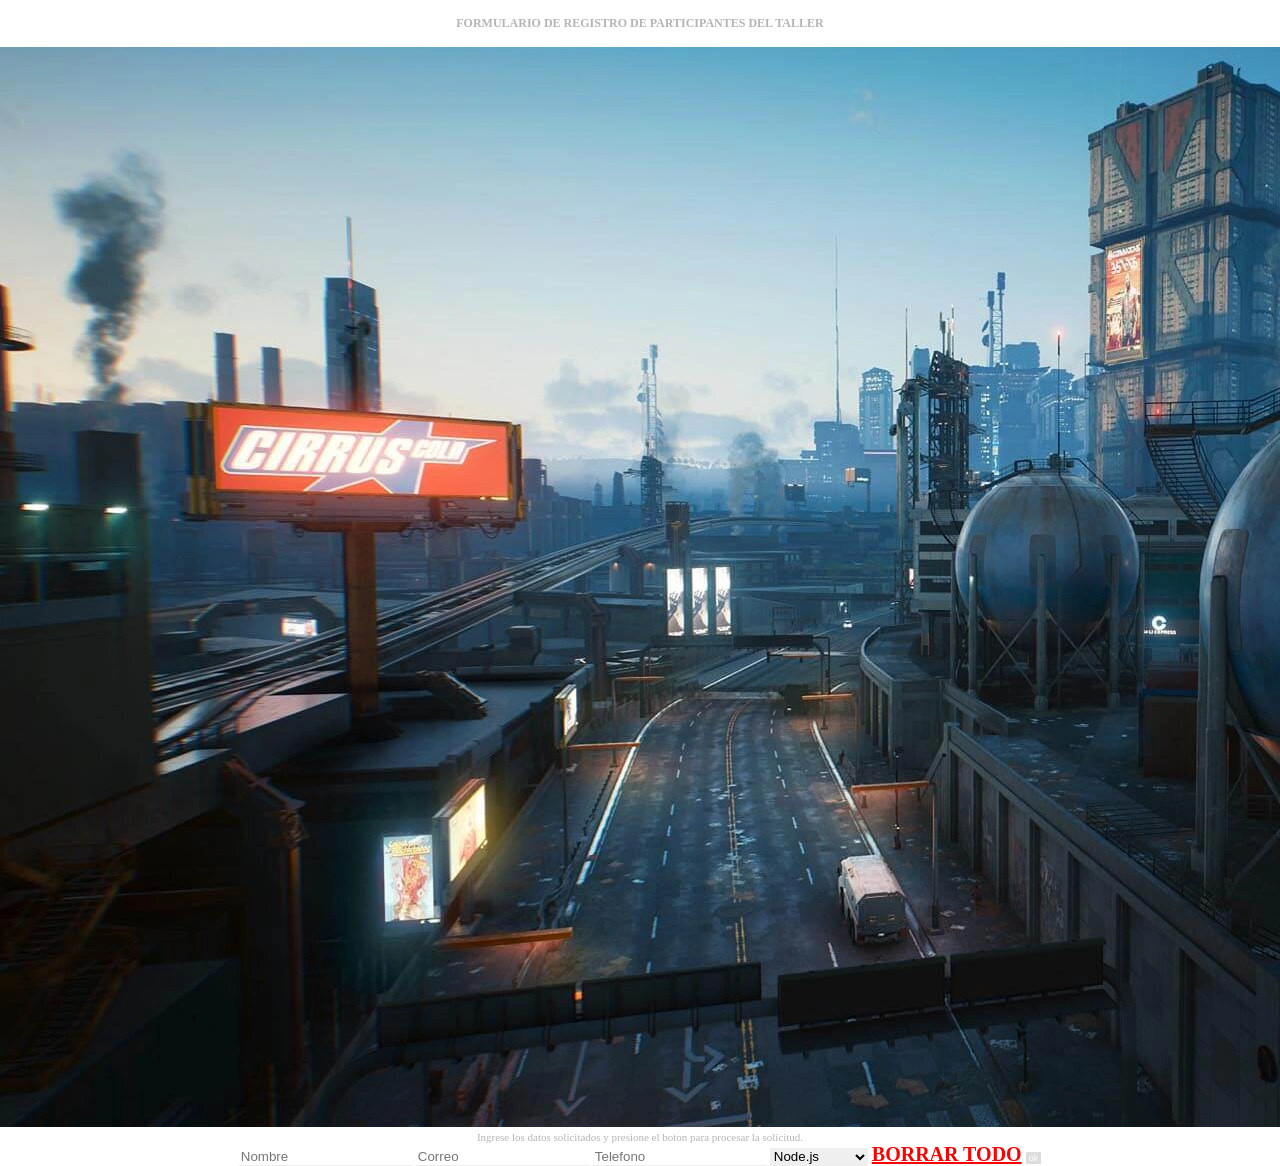
==== index.html @ cf523aa7 "Agrega version inicial del formulario de inscripcion" ====
<!DOCTYPE html>
<html lang="es">
<head>
  <meta charset="UTF-8">
  <title>pagina1</title>
  <link rel="stylesheet" href="./estilos.css">
</head>
<body>
  <h4>FORMULARIO DE REGISTRO DE PARTICIPANTES DEL TALLER</h4>
  <img src="img/banner.png">
  <p>Ingrese los datos solicitados y presione el boton para procesar la solicitud.</p>
  <input id="nombre" placeholder="Nombre">
  <input id="correo" placeholder="Correo">
  <input id="telefono" placeholder="Telefono">
  <select id="taller">
    <option>Node.js</option> <option>Figma</option> <option>Git</option>
    <option>Testing</option> <option>CSS</option> <option>APIs</option>
    <option>React</option> <option>GitHub</option> <option>HTML</option>
    <option>Accesibilidad</option> <option>JavaScript</option> <option>Markdown</option>
  </select>
  <a href="#" id="borrar">BORRAR TODO</a>
  <button id="enviar">ok</button>
  <script src="./app.js"></script>
</body>
</html>
---- estilos.css ----
body { font-family: "Times New Roman"; text-align: center; color: #b5b5b5; margin: 0; }
h4 { font-size: 12px; }
p { font-size: 11px; margin: 0; }
input, select { border: none; border-bottom: 1px solid #eeeeee; margin: 0; }
button { font-size: 9px; padding: 1px 3px; background: #ddd; color: #fff; border: none; }
a { color: red; font-size: 20px; font-weight: bold; }
*:focus { outline: none; }
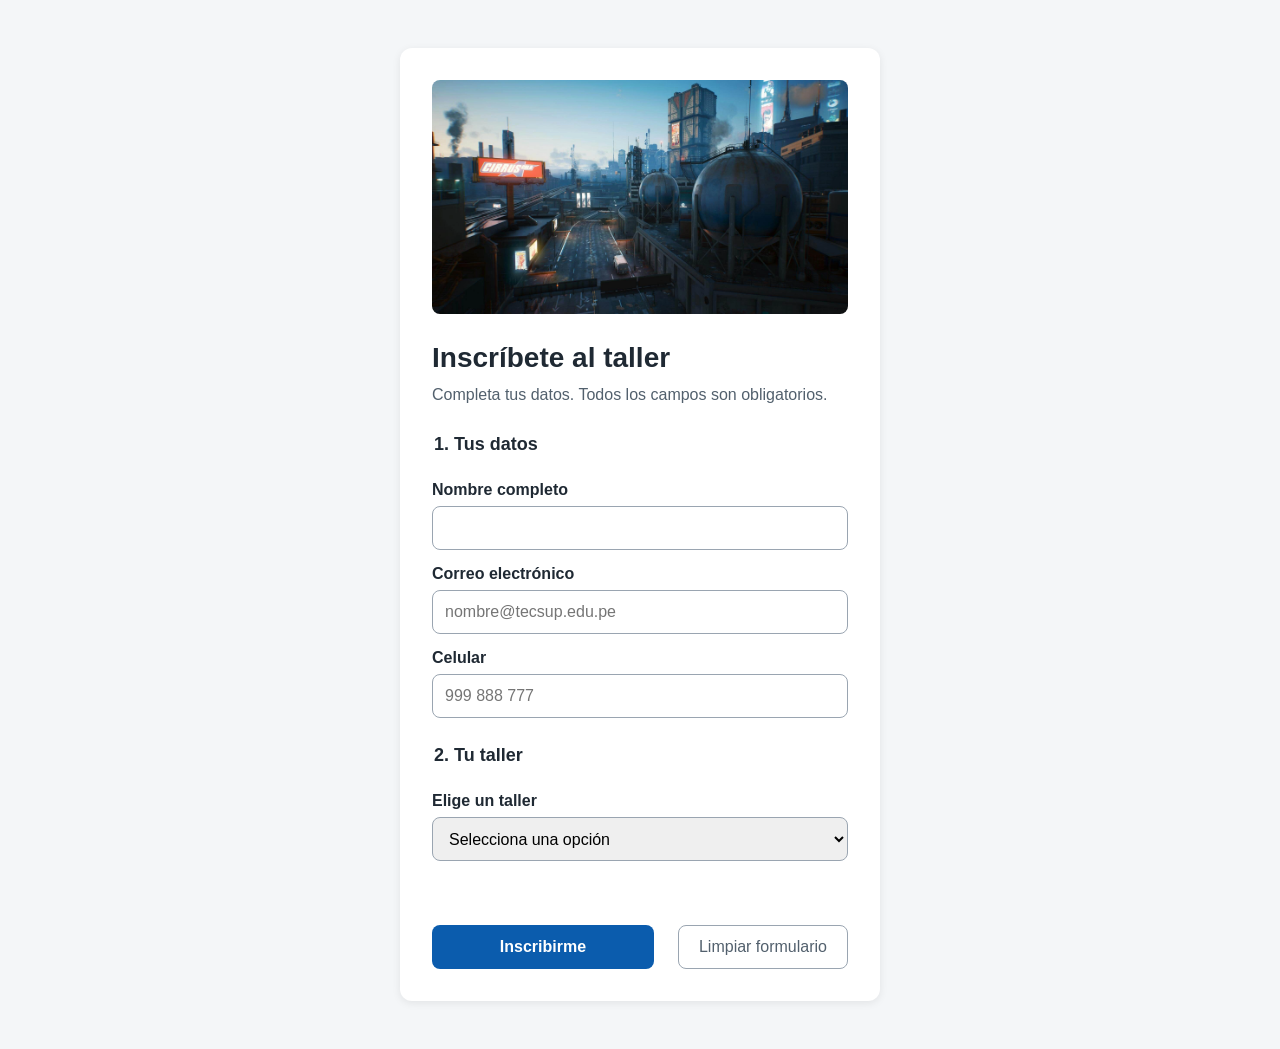
==== commit 63549f50: "Redisena el formulario aplicando principios de UX/UI" ====
--- a/index.html
+++ b/index.html
@@ -2,24 +2,56 @@
 <html lang="es">
 <head>
   <meta charset="UTF-8">
-  <title>pagina1</title>
+  <meta name="viewport" content="width=device-width, initial-scale=1.0">
+  <title>Inscripción al taller</title>
   <link rel="stylesheet" href="./estilos.css">
 </head>
 <body>
-  <h4>FORMULARIO DE REGISTRO DE PARTICIPANTES DEL TALLER</h4>
-  <img src="img/banner.png">
-  <p>Ingrese los datos solicitados y presione el boton para procesar la solicitud.</p>
-  <input id="nombre" placeholder="Nombre">
-  <input id="correo" placeholder="Correo">
-  <input id="telefono" placeholder="Telefono">
-  <select id="taller">
-    <option>Node.js</option> <option>Figma</option> <option>Git</option>
-    <option>Testing</option> <option>CSS</option> <option>APIs</option>
-    <option>React</option> <option>GitHub</option> <option>HTML</option>
-    <option>Accesibilidad</option> <option>JavaScript</option> <option>Markdown</option>
-  </select>
-  <a href="#" id="borrar">BORRAR TODO</a>
-  <button id="enviar">ok</button>
+  <main class="tarjeta">
+    <img src="./img/banner.png" alt="Estudiantes programando en el laboratorio">
+    <h1>Inscríbete al taller</h1>
+    <p class="ayuda">Completa tus datos. Todos los campos son obligatorios.</p>
+ 
+    <form id="formulario" novalidate>
+      <fieldset>
+        <legend>1. Tus datos</legend>
+        <label for="nombre">Nombre completo</label>
+        <input id="nombre" type="text" autocomplete="name" required>
+ 
+        <label for="correo">Correo electrónico</label>
+        <input id="correo" type="email" autocomplete="email"
+               placeholder="nombre@tecsup.edu.pe" required>
+ 
+        <label for="telefono">Celular</label>
+        <input id="telefono" type="tel" placeholder="999 888 777" required>
+      </fieldset>
+ 
+      <fieldset>
+        <legend>2. Tu taller</legend>
+        <label for="taller">Elige un taller</label>
+        <select id="taller" required>
+          <option value="">Selecciona una opción</option>
+          <optgroup label="Control de versiones">
+            <option>Git</option> <option>GitHub</option> <option>Markdown</option>
+          </optgroup>
+          <optgroup label="Desarrollo web">
+            <option>HTML</option> <option>CSS</option> <option>JavaScript</option>
+            <option>React</option> <option>Node.js</option> <option>APIs</option>
+          </optgroup>
+          <optgroup label="Diseño y calidad">
+            <option>Figma</option> <option>Accesibilidad</option> <option>Testing</option>
+          </optgroup>
+        </select>
+      </fieldset>
+ 
+      <p id="mensaje" class="mensaje" role="status"></p>
+ 
+      <div class="acciones">
+        <button type="submit" class="boton-principal">Inscribirme</button>
+        <button type="reset" class="boton-secundario">Limpiar formulario</button>
+      </div>
+    </form>
+  </main>
   <script src="./app.js"></script>
 </body>
 </html>
--- a/estilos.css
+++ b/estilos.css
@@ -1,7 +1,86 @@
-body { font-family: "Times New Roman"; text-align: center; color: #b5b5b5; margin: 0; }
-h4 { font-size: 12px; }
-p { font-size: 11px; margin: 0; }
-input, select { border: none; border-bottom: 1px solid #eeeeee; margin: 0; }
-button { font-size: 9px; padding: 1px 3px; background: #ddd; color: #fff; border: none; }
-a { color: red; font-size: 20px; font-weight: bold; }
-*:focus { outline: none; }
+:root {
+    --color-primario: #0b5cad;
+    --color-texto: #1f2933;
+    --color-suave: #52606d;
+    --color-borde: #9aa5b1;
+    --color-fondo: #f4f6f8;
+    --color-error: #b42318;
+    --color-exito: #067647;
+    --espacio: 16px;
+  }
+   
+  * { box-sizing: border-box; }
+   
+  body {
+    margin: 0;
+    padding: var(--espacio);
+    font-family: Arial, Helvetica, sans-serif;
+    font-size: 16px;
+    line-height: 1.5;
+    color: var(--color-texto);
+    background: var(--color-fondo);
+  }
+   
+  .tarjeta {
+    max-width: 480px;
+    margin: 32px auto;
+    padding: 32px;
+    background: #ffffff;
+    border-radius: 12px;
+    box-shadow: 0 2px 8px rgba(0, 0, 0, 0.08);
+  }
+   
+  .tarjeta img { width: 100%; border-radius: 8px; }
+   
+  h1 { font-size: 28px; margin: 16px 0 4px; }
+  .ayuda { color: var(--color-suave); margin: 0 0 24px; }
+   
+  fieldset { border: none; padding: 0; margin: 0 0 24px; }
+  legend { font-size: 18px; font-weight: bold; margin-bottom: 8px; }
+  label { display: block; font-weight: bold; margin: 12px 0 4px; }
+   
+  input, select {
+    width: 100%;
+    min-height: 44px;
+    padding: 8px 12px;
+    font-size: 16px;
+    border: 1px solid var(--color-borde);
+    border-radius: 8px;
+  }
+   
+  .validado input:invalid,
+  .validado select:invalid { border: 2px solid var(--color-error); }
+   
+  .acciones { display: flex; gap: 24px; flex-wrap: wrap; }
+   
+  button {
+    min-height: 44px;
+    padding: 10px 20px;
+    font-size: 16px;
+    border-radius: 8px;
+    cursor: pointer;
+  }
+   
+  .boton-principal {
+    flex: 1;
+    background: var(--color-primario);
+    color: #ffffff;
+    border: none;
+    font-weight: bold;
+  }
+   
+  .boton-principal:disabled { opacity: 0.6; cursor: wait; }
+   
+  .boton-secundario {
+    background: transparent;
+    color: var(--color-suave);
+    border: 1px solid var(--color-borde);
+  }
+   
+  :focus-visible { outline: 3px solid #f59e0b; outline-offset: 2px; }
+   
+  .mensaje { min-height: 24px; font-weight: bold; }
+  .mensaje.error { color: var(--color-error); }
+  .mensaje.exito { color: var(--color-exito); }
+  .mensaje.info { color: var(--color-primario); }
+  
